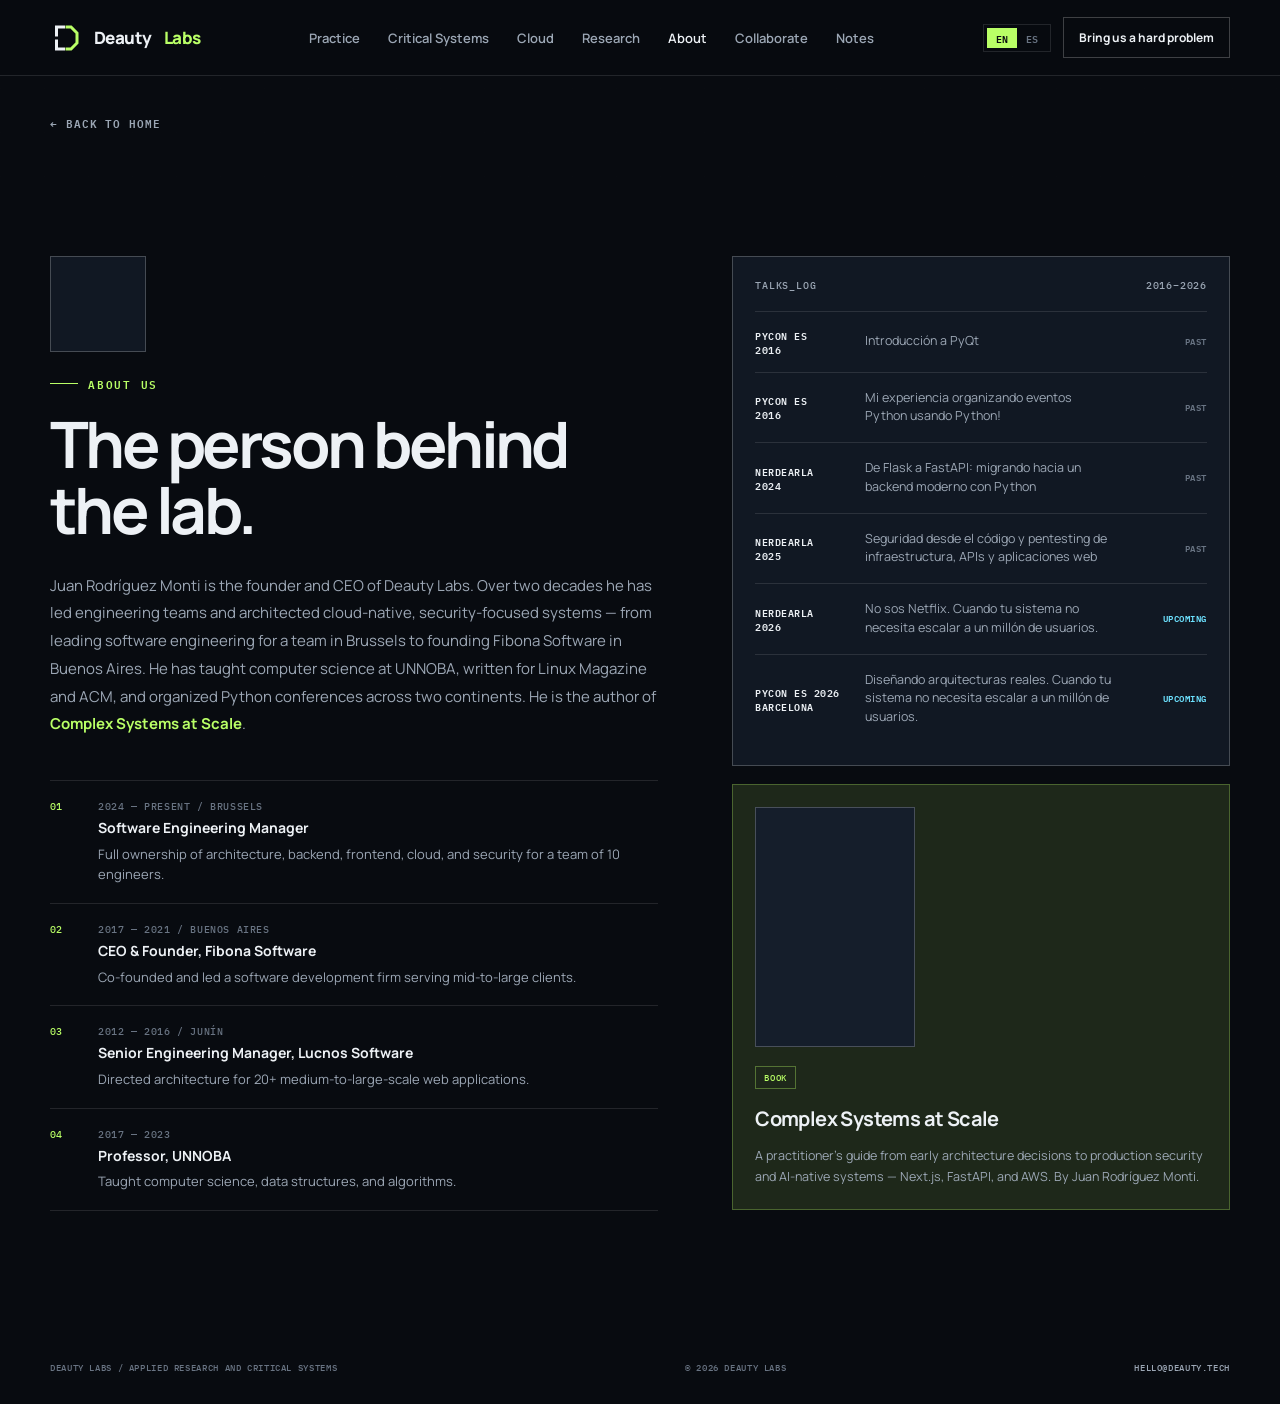
==== about.html @ c2d49f7d "2nd commit" ====
<!DOCTYPE html>
<html lang="en">
<head>
  <meta charset="UTF-8" />
  <meta name="viewport" content="width=device-width, initial-scale=1.0" />
  <title>About Us - Deauty Labs</title>
  <meta name="description" content="Juan Rodríguez Monti, founder and CEO of Deauty Labs — background, talks, and publications." />
  <link rel="icon" href="assets/deauty-labs-mark.svg" type="image/svg+xml" />
  <link rel="preconnect" href="https://fonts.googleapis.com" />
  <link rel="preconnect" href="https://fonts.gstatic.com" crossorigin />
  <link href="https://fonts.googleapis.com/css2?family=IBM+Plex+Mono:wght@400;500;600&family=Manrope:wght@400;500;600;700;800&display=swap" rel="stylesheet" />
  <link rel="stylesheet" href="assets/style.css" />
</head>
<body class="lang-en">
  <nav>
    <div class="nav-inner">
      <a class="brand" href="index.html">
        <svg class="brand-symbol" viewBox="0 0 64 64" aria-hidden="true">
          <path d="M27 10H13V26M13 38V54H27" fill="none" stroke="#EDF1F5" stroke-width="6" stroke-linecap="square" stroke-linejoin="miter"/>
          <path d="M34 10H42L54 22V42L42 54H34" fill="none" stroke="#B9FF66" stroke-width="6" stroke-linecap="square" stroke-linejoin="miter"/>
        </svg>
        Deauty <span>Labs</span>
      </a>
      <ul class="nav-links">
        <li><a href="practice.html"><span data-lang="en">Practice</span><span data-lang="es">Práctica</span></a></li>
        <li><a href="critical.html"><span data-lang="en">Critical Systems</span><span data-lang="es">Sistemas Críticos</span></a></li>
        <li><a href="cloud.html"><span data-lang="en">Cloud</span><span data-lang="es">Cloud</span></a></li>
        <li><a href="research.html"><span data-lang="en">Research</span><span data-lang="es">Research</span></a></li>
        <li><a class="active" href="about.html"><span data-lang="en">About</span><span data-lang="es">Nosotros</span></a></li>
        <li><a href="collaborate.html"><span data-lang="en">Collaborate</span><span data-lang="es">Colaborar</span></a></li>
        <li><a href="notes.html"><span data-lang="en">Notes</span><span data-lang="es">Notas</span></a></li>
      </ul>
      <div class="nav-actions">
        <button id="nav-toggle" class="nav-toggle" type="button" aria-label="Menu" aria-expanded="false">
          <svg viewBox="0 0 24 24" fill="none" stroke="currentColor" stroke-width="2" stroke-linecap="round"><line x1="3" y1="6" x2="21" y2="6"/><line x1="3" y1="12" x2="21" y2="12"/><line x1="3" y1="18" x2="21" y2="18"/></svg>
        </button>
        <div id="lang-toggle">
          <button id="btn-en" class="active" onclick="setLang('en')">EN</button>
          <button id="btn-es" onclick="setLang('es')">ES</button>
        </div>
        <a class="nav-cta" href="contact.html"><span data-lang="en">Bring us a hard problem</span><span data-lang="es">Traenos un problema difícil</span></a>
      </div>
    </div>
  </nav>

  <div class="container page-nav">
    <a class="back-link" href="index.html">&larr; <span data-lang="en">Back to home</span><span data-lang="es">Volver al inicio</span></a>
  </div>

  <main>
    <section id="about">
      <div class="container about-grid">
        <div class="about-copy reveal">
          <div class="about-photo" aria-label="Juan Rodríguez Monti" style="background-image:url('assets/juan-photo.jpg')"></div>
          <div class="eyebrow"><span data-lang="en">About us</span><span data-lang="es">Sobre nosotros</span></div>
          <h2 class="section-title"><span data-lang="en">The person behind the lab.</span><span data-lang="es">La persona detrás del laboratorio.</span></h2>
          <p class="about-bio">
            <span data-lang="en">Juan Rodríguez Monti is the founder and CEO of Deauty Labs. Over two decades he has led engineering teams and architected cloud-native, security-focused systems &mdash; from leading software engineering for a team in Brussels to founding Fibona Software in Buenos Aires. He has taught computer science at UNNOBA, written for Linux Magazine and ACM, and organized Python conferences across two continents. He is the author of <strong class="signal">Complex Systems at Scale</strong>.</span>
            <span data-lang="es">Juan Rodríguez Monti es fundador y CEO de Deauty Labs. Durante más de veinte años lideró equipos de ingeniería y diseñó sistemas cloud-native orientados a la seguridad &mdash; desde liderar ingeniería de software para un equipo en Bruselas hasta la fundación de Fibona Software en Buenos Aires. Dio clases de ciencias de la computación en la UNNOBA, escribió para Linux Magazine y ACM, y organizó conferencias de Python en dos continentes. Es autor de <strong class="signal">Complex Systems at Scale</strong>.</span>
          </p>
          <ul class="about-timeline">
            <li><b>01</b><span>
              <span class="about-date"><span data-lang="en">2024 &mdash; Present / Brussels</span><span data-lang="es">2024 &mdash; Presente / Bruselas</span></span>
              <strong>Software Engineering Manager</strong>
              <span data-lang="en">Full ownership of architecture, backend, frontend, cloud, and security for a team of 10 engineers.</span><span data-lang="es">Responsabilidad integral de arquitectura, backend, frontend, cloud y seguridad para un equipo de 10 ingenieros.</span>
            </span></li>
            <li><b>02</b><span>
              <span class="about-date"><span data-lang="en">2017 &mdash; 2021 / Buenos Aires</span><span data-lang="es">2017 &mdash; 2021 / Buenos Aires</span></span>
              <strong>CEO &amp; Founder, Fibona Software</strong>
              <span data-lang="en">Co-founded and led a software development firm serving mid-to-large clients.</span><span data-lang="es">Cofundó y lideró una empresa de desarrollo de software para clientes medianos y grandes.</span>
            </span></li>
            <li><b>03</b><span>
              <span class="about-date"><span data-lang="en">2012 &mdash; 2016 / Junín</span><span data-lang="es">2012 &mdash; 2016 / Junín</span></span>
              <strong>Senior Engineering Manager, Lucnos Software</strong>
              <span data-lang="en">Directed architecture for 20+ medium-to-large-scale web applications.</span><span data-lang="es">Dirigió la arquitectura de más de 20 aplicaciones web de mediana y gran escala.</span>
            </span></li>
            <li><b>04</b><span>
              <span class="about-date"><span data-lang="en">2017 &mdash; 2023</span><span data-lang="es">2017 &mdash; 2023</span></span>
              <strong><span data-lang="en">Professor</span><span data-lang="es">Profesor</span>, UNNOBA</strong>
              <span data-lang="en">Taught computer science, data structures, and algorithms.</span><span data-lang="es">Profesor de ciencias de la computación, estructuras de datos y algoritmos.</span>
            </span></li>
          </ul>
        </div>
        <div class="reveal">
          <div class="talks-board">
            <div class="board-title"><span>TALKS_LOG</span><span>2016&ndash;2026</span></div>
            <div class="talk-row"><span class="talk-event">PyCon ES<br />2016</span><span class="talk-title">Introducción a PyQt</span><span class="talk-status past"><span data-lang="en">Past</span><span data-lang="es">Pasada</span></span></div>
            <div class="talk-row"><span class="talk-event">PyCon ES<br />2016</span><span class="talk-title">Mi experiencia organizando eventos Python usando Python!</span><span class="talk-status past"><span data-lang="en">Past</span><span data-lang="es">Pasada</span></span></div>
            <div class="talk-row"><span class="talk-event">Nerdearla<br />2024</span><span class="talk-title">De Flask a FastAPI: migrando hacia un backend moderno con Python</span><span class="talk-status past"><span data-lang="en">Past</span><span data-lang="es">Pasada</span></span></div>
            <div class="talk-row"><span class="talk-event">Nerdearla<br />2025</span><span class="talk-title">Seguridad desde el código y pentesting de infraestructura, APIs y aplicaciones web</span><span class="talk-status past"><span data-lang="en">Past</span><span data-lang="es">Pasada</span></span></div>
            <div class="talk-row"><span class="talk-event">Nerdearla<br />2026</span><span class="talk-title">No sos Netflix. Cuando tu sistema no necesita escalar a un millón de usuarios.</span><span class="talk-status upcoming"><span data-lang="en">Upcoming</span><span data-lang="es">Próxima</span></span></div>
            <div class="talk-row"><span class="talk-event">PyCon ES 2026<br />Barcelona</span><span class="talk-title">Diseñando arquitecturas reales. Cuando tu sistema no necesita escalar a un millón de usuarios.</span><span class="talk-status upcoming"><span data-lang="en">Upcoming</span><span data-lang="es">Próxima</span></span></div>
          </div>
          <div class="book-card">
            <div class="book-cover" aria-label="Complex Systems at Scale — book cover" style="background-image:url('assets/book-cover.jpg')"></div>
            <span class="tag">Book</span>
            <h4>Complex Systems at Scale</h4>
            <p><span data-lang="en">A practitioner's guide from early architecture decisions to production security and AI-native systems &mdash; Next.js, FastAPI, and AWS. By Juan Rodríguez Monti.</span><span data-lang="es">Una guía práctica desde las primeras decisiones de arquitectura hasta la seguridad en producción y los sistemas AI-native &mdash; Next.js, FastAPI y AWS. Por Juan Rodríguez Monti.</span></p>
          </div>
        </div>
      </div>
    </section>
  </main>

  <footer>
    <div class="container footer-inner">
      <span>Deauty Labs / Applied Research and Critical Systems</span>
      <span>© 2026 Deauty Labs</span>
      <a href="mailto:hello@deauty.tech">hello@deauty.tech</a>
    </div>
  </footer>

  <script src="assets/main.js"></script>
</body>
</html>
---- assets/style.css ----
*, *::before, *::after { box-sizing: border-box; margin: 0; padding: 0; }

:root {
  --ink: #080b10;
  --ink-soft: #0d121a;
  --panel: #111823;
  --panel-2: #151e2b;
  --line: rgba(255,255,255,.11);
  --line-strong: rgba(255,255,255,.22);
  --paper: #edf1f5;
  --muted: #9ca7b5;
  --dim: #697483;
  --signal: #b9ff66;
  --signal-soft: rgba(185,255,102,.12);
  --cyan: #6de2ff;
  --orange: #ffb86b;
  --max: 1180px;
}

html { scroll-behavior: smooth; }
body {
  background: var(--ink);
  color: var(--paper);
  font-family: "Manrope", sans-serif;
  line-height: 1.6;
  overflow-x: hidden;
}
body::before {
  content: "";
  position: fixed;
  inset: 0;
  pointer-events: none;
  opacity: .15;
  background-image:
    linear-gradient(rgba(255,255,255,.035) 1px, transparent 1px),
    linear-gradient(90deg, rgba(255,255,255,.035) 1px, transparent 1px);
  background-size: 44px 44px;
  mask-image: linear-gradient(to bottom, black, transparent 85%);
  z-index: -1;
}

a { color: inherit; }
button, input, textarea { font: inherit; }
.container { width: min(calc(100% - 48px), var(--max)); margin: 0 auto; }
.mono { font-family: "IBM Plex Mono", monospace; }
.signal { color: var(--signal); }
.muted { color: var(--muted); }
section { padding: 120px 0; scroll-margin-top: 76px; }

[data-lang] { display: none; }
body.lang-en [data-lang="en"] { display: revert; }
body.lang-es [data-lang="es"] { display: revert; }
span[data-lang] { display: none; }
body.lang-en span[data-lang="en"] { display: inline; }
body.lang-es span[data-lang="es"] { display: inline; }

.eyebrow {
  display: flex;
  align-items: center;
  gap: 10px;
  color: var(--signal);
  font: 600 11px/1 "IBM Plex Mono", monospace;
  letter-spacing: .16em;
  text-transform: uppercase;
  margin-bottom: 22px;
}
.eyebrow::before {
  content: "";
  width: 28px;
  height: 1px;
  background: var(--signal);
}
.section-title {
  max-width: 850px;
  font-size: clamp(34px, 5vw, 64px);
  line-height: 1.04;
  letter-spacing: -.055em;
  font-weight: 700;
}
.section-lead {
  max-width: 650px;
  margin-top: 24px;
  color: var(--muted);
  font-size: 17px;
  line-height: 1.8;
}
.section-head { margin-bottom: 64px; }

nav {
  position: sticky;
  top: 0;
  z-index: 50;
  height: 76px;
  border-bottom: 1px solid var(--line);
  background: rgba(8,11,16,.84);
  backdrop-filter: blur(18px);
}
.nav-inner {
  width: min(calc(100% - 48px), var(--max));
  height: 100%;
  margin: 0 auto;
  display: flex;
  align-items: center;
  justify-content: space-between;
  gap: 24px;
}
.brand {
  display: flex;
  align-items: center;
  gap: 12px;
  text-decoration: none;
  font-size: 17px;
  font-weight: 800;
  letter-spacing: -.03em;
  white-space: nowrap;
}
.brand-symbol { width: 32px; height: 32px; flex: 0 0 auto; }
.brand span { color: var(--signal); }
.nav-links { display: flex; list-style: none; gap: 28px; }
.nav-links a {
  color: var(--muted);
  text-decoration: none;
  font-size: 13px;
  font-weight: 600;
  transition: color .2s;
}
.nav-links a:hover, .nav-links a.active { color: var(--paper); }
.nav-actions { display: flex; align-items: center; gap: 12px; }
.nav-toggle {
  display: none;
  border: 1px solid var(--line-strong);
  background: transparent;
  color: var(--paper);
  width: 38px;
  height: 38px;
  align-items: center;
  justify-content: center;
  cursor: pointer;
}
.nav-toggle svg { width: 18px; height: 18px; }
#lang-toggle {
  display: flex;
  border: 1px solid var(--line);
  padding: 3px;
}
#lang-toggle button {
  border: 0;
  color: var(--dim);
  background: transparent;
  padding: 5px 9px;
  font: 600 10px/1 "IBM Plex Mono", monospace;
  cursor: pointer;
}
#lang-toggle button.active { color: var(--ink); background: var(--signal); }
.nav-cta {
  border: 1px solid var(--line-strong);
  background: transparent;
  color: var(--paper);
  text-decoration: none;
  padding: 10px 15px;
  font-size: 12px;
  font-weight: 700;
  transition: border-color .2s, color .2s;
  white-space: nowrap;
}
.nav-cta:hover { border-color: var(--signal); color: var(--signal); }

.page-nav { padding: 34px 0 0; }
.back-link {
  display: inline-flex;
  align-items: center;
  gap: 8px;
  color: var(--muted);
  text-decoration: none;
  font: 600 11px/1 "IBM Plex Mono", monospace;
  letter-spacing: .08em;
  text-transform: uppercase;
  transition: color .2s;
}
.back-link:hover { color: var(--signal); }

#hero {
  min-height: calc(100vh - 76px);
  padding: 92px 0 60px;
  display: flex;
  align-items: center;
  border-bottom: 1px solid var(--line);
  position: relative;
}
#hero::after {
  content: "";
  position: absolute;
  width: 520px;
  height: 520px;
  right: -240px;
  top: -120px;
  border-radius: 50%;
  background: var(--signal);
  filter: blur(170px);
  opacity: .08;
  pointer-events: none;
}
.hero-grid {
  display: grid;
  grid-template-columns: 1.12fr .88fr;
  gap: 72px;
  align-items: center;
}
.hero-kicker {
  display: inline-flex;
  align-items: center;
  gap: 10px;
  border: 1px solid rgba(185,255,102,.28);
  color: var(--signal);
  background: var(--signal-soft);
  padding: 7px 11px;
  font: 600 10px/1 "IBM Plex Mono", monospace;
  letter-spacing: .11em;
  text-transform: uppercase;
  margin-bottom: 28px;
}
.pulse {
  width: 6px;
  height: 6px;
  border-radius: 50%;
  background: var(--signal);
  box-shadow: 0 0 0 0 rgba(185,255,102,.5);
  animation: pulse 2s infinite;
}
@keyframes pulse {
  70% { box-shadow: 0 0 0 9px rgba(185,255,102,0); }
  100% { box-shadow: 0 0 0 0 rgba(185,255,102,0); }
}
.hero-title {
  font-size: clamp(52px, 7vw, 92px);
  line-height: .98;
  letter-spacing: -.07em;
  font-weight: 700;
  max-width: 780px;
}
.hero-title em {
  color: var(--signal);
  font-style: normal;
}
.hero-sub {
  max-width: 650px;
  margin-top: 28px;
  color: var(--muted);
  font-size: 18px;
  line-height: 1.8;
}
.hero-actions { display: flex; flex-wrap: wrap; gap: 12px; margin-top: 38px; }
.btn {
  display: inline-flex;
  justify-content: center;
  align-items: center;
  min-height: 48px;
  padding: 0 20px;
  text-decoration: none;
  font-size: 13px;
  font-weight: 800;
  transition: transform .2s, background .2s, color .2s, border-color .2s;
}
.btn:hover { transform: translateY(-2px); }
.btn-primary { background: var(--signal); color: var(--ink); border: 1px solid var(--signal); }
.btn-secondary { border: 1px solid var(--line-strong); color: var(--paper); }
.btn-secondary:hover { border-color: var(--signal); color: var(--signal); }

.system-window {
  border: 1px solid var(--line-strong);
  background: rgba(13,18,26,.8);
  box-shadow: 0 28px 90px rgba(0,0,0,.35);
  position: relative;
}
.system-window::before {
  content: "";
  position: absolute;
  inset: -12px 12px 12px -12px;
  border: 1px solid rgba(185,255,102,.12);
  z-index: -1;
}
.window-head {
  height: 42px;
  border-bottom: 1px solid var(--line);
  display: flex;
  align-items: center;
  justify-content: space-between;
  padding: 0 14px;
  color: var(--dim);
  font: 500 9px/1 "IBM Plex Mono", monospace;
  letter-spacing: .1em;
  text-transform: uppercase;
}
.window-dots { display: flex; gap: 5px; }
.window-dots i { width: 5px; height: 5px; border-radius: 50%; background: var(--dim); }
.window-body { padding: 22px; }
.console-line {
  display: grid;
  grid-template-columns: 74px 1fr auto;
  gap: 12px;
  padding: 13px 0;
  border-bottom: 1px solid var(--line);
  font: 500 11px/1.45 "IBM Plex Mono", monospace;
}
.console-line:last-child { border-bottom: 0; }
.console-id { color: var(--dim); }
.console-value { color: var(--paper); }
.console-state { color: var(--signal); }
.console-state.cyan { color: var(--cyan); }
.console-state.orange { color: var(--orange); }
.window-foot {
  border-top: 1px solid var(--line);
  padding: 15px 22px;
  display: flex;
  justify-content: space-between;
  gap: 12px;
  color: var(--dim);
  font: 500 9px/1.4 "IBM Plex Mono", monospace;
  text-transform: uppercase;
  letter-spacing: .08em;
}

.signals {
  border-bottom: 1px solid var(--line);
  background: var(--ink-soft);
}
.signals-grid {
  display: grid;
  grid-template-columns: repeat(4, 1fr);
}
.signal-item {
  min-height: 92px;
  padding: 22px;
  border-left: 1px solid var(--line);
  display: flex;
  align-items: center;
  gap: 13px;
  color: var(--muted);
  font: 500 11px/1.5 "IBM Plex Mono", monospace;
  text-transform: uppercase;
  letter-spacing: .08em;
}
.signal-item:last-child { border-right: 1px solid var(--line); }
.signal-num { color: var(--signal); }

.thesis-grid {
  display: grid;
  grid-template-columns: .72fr 1.28fr;
  gap: 80px;
  align-items: start;
}
.thesis-label {
  color: var(--dim);
  font: 500 11px/1.8 "IBM Plex Mono", monospace;
  text-transform: uppercase;
  letter-spacing: .12em;
  position: sticky;
  top: 110px;
}
.thesis-copy {
  font-size: clamp(32px, 4.5vw, 58px);
  line-height: 1.12;
  letter-spacing: -.05em;
  font-weight: 600;
}
.thesis-copy span { color: var(--muted); }
.thesis-note {
  margin-top: 40px;
  padding-left: 20px;
  border-left: 1px solid var(--signal);
  color: var(--muted);
  max-width: 650px;
  font-size: 15px;
  line-height: 1.8;
}

#practice { background: var(--ink-soft); }
.practice-grid {
  display: grid;
  grid-template-columns: repeat(2, 1fr);
  border-top: 1px solid var(--line);
  border-left: 1px solid var(--line);
}
.practice-item {
  min-height: 340px;
  padding: 34px;
  border-right: 1px solid var(--line);
  border-bottom: 1px solid var(--line);
  position: relative;
  overflow: hidden;
  transition: background .25s;
}
.practice-item:hover { background: var(--panel); }
.practice-index {
  color: var(--signal);
  font: 600 11px/1 "IBM Plex Mono", monospace;
  letter-spacing: .1em;
}
.practice-item h3 {
  margin-top: 70px;
  font-size: clamp(27px, 3vw, 40px);
  line-height: 1.05;
  letter-spacing: -.045em;
}
.practice-item p {
  max-width: 470px;
  margin-top: 18px;
  color: var(--muted);
  font-size: 14px;
  line-height: 1.75;
}
.practice-tags { display: flex; flex-wrap: wrap; gap: 7px; margin-top: 28px; }
.tag {
  border: 1px solid var(--line);
  padding: 6px 8px;
  color: var(--dim);
  font: 500 9px/1 "IBM Plex Mono", monospace;
  text-transform: uppercase;
  letter-spacing: .08em;
}

.critical-grid {
  display: grid;
  grid-template-columns: .9fr 1.1fr;
  gap: 74px;
  align-items: start;
}
.critical-copy .section-title { font-size: clamp(40px, 5vw, 68px); }
.critical-list {
  margin-top: 42px;
  list-style: none;
  border-top: 1px solid var(--line);
}
.critical-list li {
  display: grid;
  grid-template-columns: 34px 1fr;
  gap: 14px;
  padding: 18px 0;
  border-bottom: 1px solid var(--line);
  color: var(--muted);
  font-size: 14px;
}
.critical-list strong { color: var(--paper); display: block; margin-bottom: 3px; }
.critical-list b { color: var(--signal); font: 500 10px/1.6 "IBM Plex Mono", monospace; }
.assurance-board {
  border: 1px solid var(--line-strong);
  background: var(--panel);
  padding: 22px;
}
.board-title {
  display: flex;
  justify-content: space-between;
  gap: 20px;
  padding-bottom: 18px;
  border-bottom: 1px solid var(--line);
  color: var(--muted);
  font: 500 10px/1.4 "IBM Plex Mono", monospace;
  text-transform: uppercase;
  letter-spacing: .08em;
}
.assurance-row {
  display: grid;
  grid-template-columns: 130px 1fr 55px;
  gap: 16px;
  align-items: center;
  padding: 20px 0;
  border-bottom: 1px solid var(--line);
  font: 500 11px/1.3 "IBM Plex Mono", monospace;
}
.assurance-row:last-child { border-bottom: 0; }
.assurance-name { color: var(--paper); }
.assurance-track { height: 4px; background: rgba(255,255,255,.07); overflow: hidden; }
.assurance-track i { display: block; height: 100%; background: var(--signal); }
.assurance-state { color: var(--signal); text-align: right; font-size: 9px; }
.boundary {
  margin-top: 18px;
  border: 1px solid rgba(255,184,107,.25);
  background: rgba(255,184,107,.05);
  padding: 17px;
  color: var(--muted);
  font-size: 12px;
  line-height: 1.7;
}
.boundary strong { color: var(--orange); }

#research { background: var(--paper); color: var(--ink); }
#research .eyebrow { color: #47651e; }
#research .eyebrow::before { background: #47651e; }
#research .section-lead { color: #53606d; }
.research-flow {
  display: grid;
  grid-template-columns: repeat(4, 1fr);
  margin-top: 62px;
  border-top: 1px solid #bdc5cc;
  border-left: 1px solid #bdc5cc;
}
.research-step {
  min-height: 225px;
  padding: 25px;
  border-right: 1px solid #bdc5cc;
  border-bottom: 1px solid #bdc5cc;
}
.research-step b {
  color: #47651e;
  font: 600 10px/1 "IBM Plex Mono", monospace;
}
.research-step h3 { margin-top: 60px; font-size: 20px; letter-spacing: -.03em; }
.research-step p { margin-top: 10px; color: #64707c; font-size: 12px; line-height: 1.65; }
.directions {
  display: grid;
  grid-template-columns: 1fr 1fr 1fr;
  gap: 18px;
  margin-top: 70px;
}
.direction {
  background: #e3e8ec;
  padding: 24px;
  min-height: 220px;
  position: relative;
}
.direction::before {
  content: "";
  position: absolute;
  top: 0;
  left: 0;
  right: 0;
  height: 3px;
  background: #7ca83a;
  transform: scaleX(.18);
  transform-origin: left;
  transition: transform .3s;
}
.direction:hover::before { transform: scaleX(1); }
.direction small {
  color: #71808d;
  font: 500 9px/1 "IBM Plex Mono", monospace;
  text-transform: uppercase;
  letter-spacing: .08em;
}
.direction h3 { margin-top: 50px; font-size: 21px; line-height: 1.2; letter-spacing: -.03em; }
.direction p { margin-top: 12px; color: #64707c; font-size: 12px; line-height: 1.7; }

.about-grid {
  display: grid;
  grid-template-columns: 1.1fr .9fr;
  gap: 74px;
  align-items: start;
}
.about-copy .section-title { font-size: clamp(38px, 5vw, 64px); }
.about-photo {
  width: 96px;
  height: 96px;
  border: 1px solid var(--line-strong);
  background: var(--panel) center/cover no-repeat;
  margin-bottom: 26px;
}
.book-cover {
  width: 100%;
  max-width: 160px;
  aspect-ratio: 2 / 3;
  border: 1px solid var(--line-strong);
  background: var(--panel-2) center/cover no-repeat;
  margin-bottom: 16px;
}
.about-bio {
  margin-top: 28px;
  color: var(--muted);
  max-width: 620px;
  font-size: 15px;
  line-height: 1.85;
}
.about-timeline {
  margin-top: 42px;
  list-style: none;
  border-top: 1px solid var(--line);
}
.about-timeline li {
  display: grid;
  grid-template-columns: 34px 1fr;
  gap: 14px;
  padding: 18px 0;
  border-bottom: 1px solid var(--line);
  color: var(--muted);
  font-size: 13px;
  line-height: 1.6;
}
.about-timeline b { color: var(--signal); font: 500 10px/1.6 "IBM Plex Mono", monospace; }
.about-timeline strong { color: var(--paper); display: block; margin-top: 2px; margin-bottom: 4px; font-size: 14px; }
.about-timeline .about-date {
  display: block;
  color: var(--dim);
  font: 500 10px/1.6 "IBM Plex Mono", monospace;
  text-transform: uppercase;
  letter-spacing: .06em;
}
.talks-board {
  border: 1px solid var(--line-strong);
  background: var(--panel);
  padding: 22px;
}
.talk-row {
  display: grid;
  grid-template-columns: 96px 1fr 76px;
  gap: 14px;
  align-items: center;
  padding: 16px 0;
  border-bottom: 1px solid var(--line);
}
.talk-row:last-child { border-bottom: 0; }
.talk-event {
  color: var(--paper);
  font: 600 10px/1.4 "IBM Plex Mono", monospace;
  text-transform: uppercase;
  letter-spacing: .05em;
}
.talk-title { color: var(--muted); font-size: 12.5px; line-height: 1.5; }
.talk-status {
  text-align: right;
  font: 600 9px/1 "IBM Plex Mono", monospace;
  text-transform: uppercase;
  letter-spacing: .06em;
}
.talk-status.past { color: var(--dim); }
.talk-status.upcoming { color: var(--cyan); }
.book-card {
  margin-top: 18px;
  border: 1px solid rgba(185,255,102,.28);
  background: var(--signal-soft);
  padding: 22px;
}
.book-card .tag { border-color: rgba(185,255,102,.35); color: var(--signal); margin-bottom: 14px; display: inline-block; }
.book-card h4 { font-size: 20px; letter-spacing: -.03em; color: var(--paper); }
.book-card p { margin-top: 10px; color: var(--muted); font-size: 12.5px; line-height: 1.7; }

#collaborate { background: var(--ink-soft); }
.collab-grid {
  display: grid;
  grid-template-columns: repeat(3, 1fr);
  border-top: 1px solid var(--line);
  border-left: 1px solid var(--line);
}
.collab {
  min-height: 430px;
  padding: 30px;
  border-right: 1px solid var(--line);
  border-bottom: 1px solid var(--line);
  display: flex;
  flex-direction: column;
}
.collab-type {
  color: var(--signal);
  font: 600 10px/1 "IBM Plex Mono", monospace;
  text-transform: uppercase;
  letter-spacing: .1em;
}
.collab h3 { margin-top: 62px; font-size: 30px; line-height: 1.1; letter-spacing: -.045em; }
.collab p { margin-top: 18px; color: var(--muted); font-size: 13px; line-height: 1.75; }
.collab ul { list-style: none; margin-top: auto; padding-top: 30px; }
.collab li {
  padding: 9px 0;
  border-top: 1px solid var(--line);
  color: var(--dim);
  font: 500 10px/1.5 "IBM Plex Mono", monospace;
  text-transform: uppercase;
  letter-spacing: .05em;
}

.notes-grid {
  display: grid;
  grid-template-columns: 1.1fr .9fr;
  gap: 70px;
  align-items: start;
}
.channel-list { border-top: 1px solid var(--line); }
.channel {
  display: grid;
  grid-template-columns: 80px 1fr auto;
  gap: 18px;
  align-items: center;
  padding: 22px 0;
  border-bottom: 1px solid var(--line);
}
.channel b { color: var(--signal); font: 600 10px/1 "IBM Plex Mono", monospace; }
.channel strong { font-size: 15px; }
.channel span { color: var(--dim); font: 500 9px/1 "IBM Plex Mono", monospace; text-transform: uppercase; }

#contact {
  padding: 0;
  background: var(--signal);
  color: var(--ink);
}
.contact-grid {
  display: grid;
  grid-template-columns: 1fr .82fr;
  gap: 70px;
  padding: 100px 0;
}
#contact .eyebrow { color: #31451a; }
#contact .eyebrow::before { background: #31451a; }
#contact .section-title { max-width: 720px; }
#contact .section-lead { color: #3d4b33; }
.contact-email {
  background: var(--ink);
  color: var(--paper);
  padding: 28px;
  display: grid;
  align-content: center;
  gap: 18px;
}
.contact-email-label {
  color: var(--muted);
  font: 500 9px/1 "IBM Plex Mono", monospace;
  text-transform: uppercase;
  letter-spacing: .08em;
}
.contact-email-link {
  color: var(--ink);
  background: var(--signal);
  padding: 18px;
  font-size: clamp(18px, 2.2vw, 30px);
  font-weight: 800;
  overflow-wrap: anywhere;
  transition: background .2s, color .2s;
}
.contact-email-link:hover { background: var(--paper); }
.contact-email-note { color: var(--dim); font-size: 10px; line-height: 1.6; }

footer { padding: 30px 0; background: var(--ink); }
.footer-inner {
  display: flex;
  justify-content: space-between;
  align-items: center;
  gap: 20px;
  color: var(--dim);
  font: 500 9px/1.5 "IBM Plex Mono", monospace;
  text-transform: uppercase;
  letter-spacing: .07em;
}
.footer-inner a { color: var(--muted); text-decoration: none; }

.reveal { opacity: 1; transform: translateY(0); }

@media (max-width: 1040px) {
  .nav-toggle { display: inline-flex; }
  .nav-links {
    display: none;
    position: absolute;
    top: 76px;
    left: 0;
    right: 0;
    flex-direction: column;
    gap: 0;
    background: var(--ink-soft);
    border-bottom: 1px solid var(--line);
  }
  .nav-links.open { display: flex; }
  .nav-links li { border-top: 1px solid var(--line); }
  .nav-links li:first-child { border-top: 0; }
  .nav-links a { display: block; padding: 18px min(24px, 5vw); font-size: 14px; }
  .hero-grid, .critical-grid, .about-grid, .contact-grid { grid-template-columns: 1fr; }
  .hero-grid { gap: 62px; }
  .system-window { max-width: 650px; }
  .signals-grid { grid-template-columns: 1fr 1fr; }
  .signal-item:nth-child(2) { border-right: 1px solid var(--line); }
  .thesis-grid { grid-template-columns: 1fr; gap: 35px; }
  .thesis-label { position: static; }
  .research-flow { grid-template-columns: 1fr 1fr; }
  .collab-grid { grid-template-columns: 1fr; }
  .collab { min-height: 340px; }
  .notes-grid { grid-template-columns: 1fr; }
}

@media (max-width: 720px) {
  .container, .nav-inner { width: min(calc(100% - 32px), var(--max)); }
  section { padding: 82px 0; }
  .nav-cta { display: none; }
  .brand { font-size: 15px; }
  #hero { padding: 70px 0 50px; min-height: auto; }
  .hero-title { font-size: clamp(45px, 14vw, 65px); }
  .hero-sub { font-size: 15px; }
  .hero-actions .btn { width: 100%; }
  .console-line { grid-template-columns: 58px 1fr; }
  .console-state { grid-column: 2; }
  .window-foot { flex-direction: column; }
  .signals-grid, .practice-grid, .research-flow, .directions { grid-template-columns: 1fr; }
  .signal-item { border-right: 1px solid var(--line); }
  .practice-item { min-height: 310px; padding: 26px; }
  .practice-item h3 { margin-top: 55px; }
  .critical-grid, .about-grid { gap: 45px; }
  .talk-row { grid-template-columns: 1fr; gap: 6px; }
  .talk-status { text-align: left; }
  .assurance-row { grid-template-columns: 105px 1fr; }
  .assurance-state { grid-column: 2; text-align: left; }
  .research-step { min-height: 190px; }
  .research-step h3 { margin-top: 42px; }
  .collab { padding: 25px; }
  .contact-grid { padding: 78px 0; }
  .footer-inner { flex-direction: column; align-items: flex-start; }
}
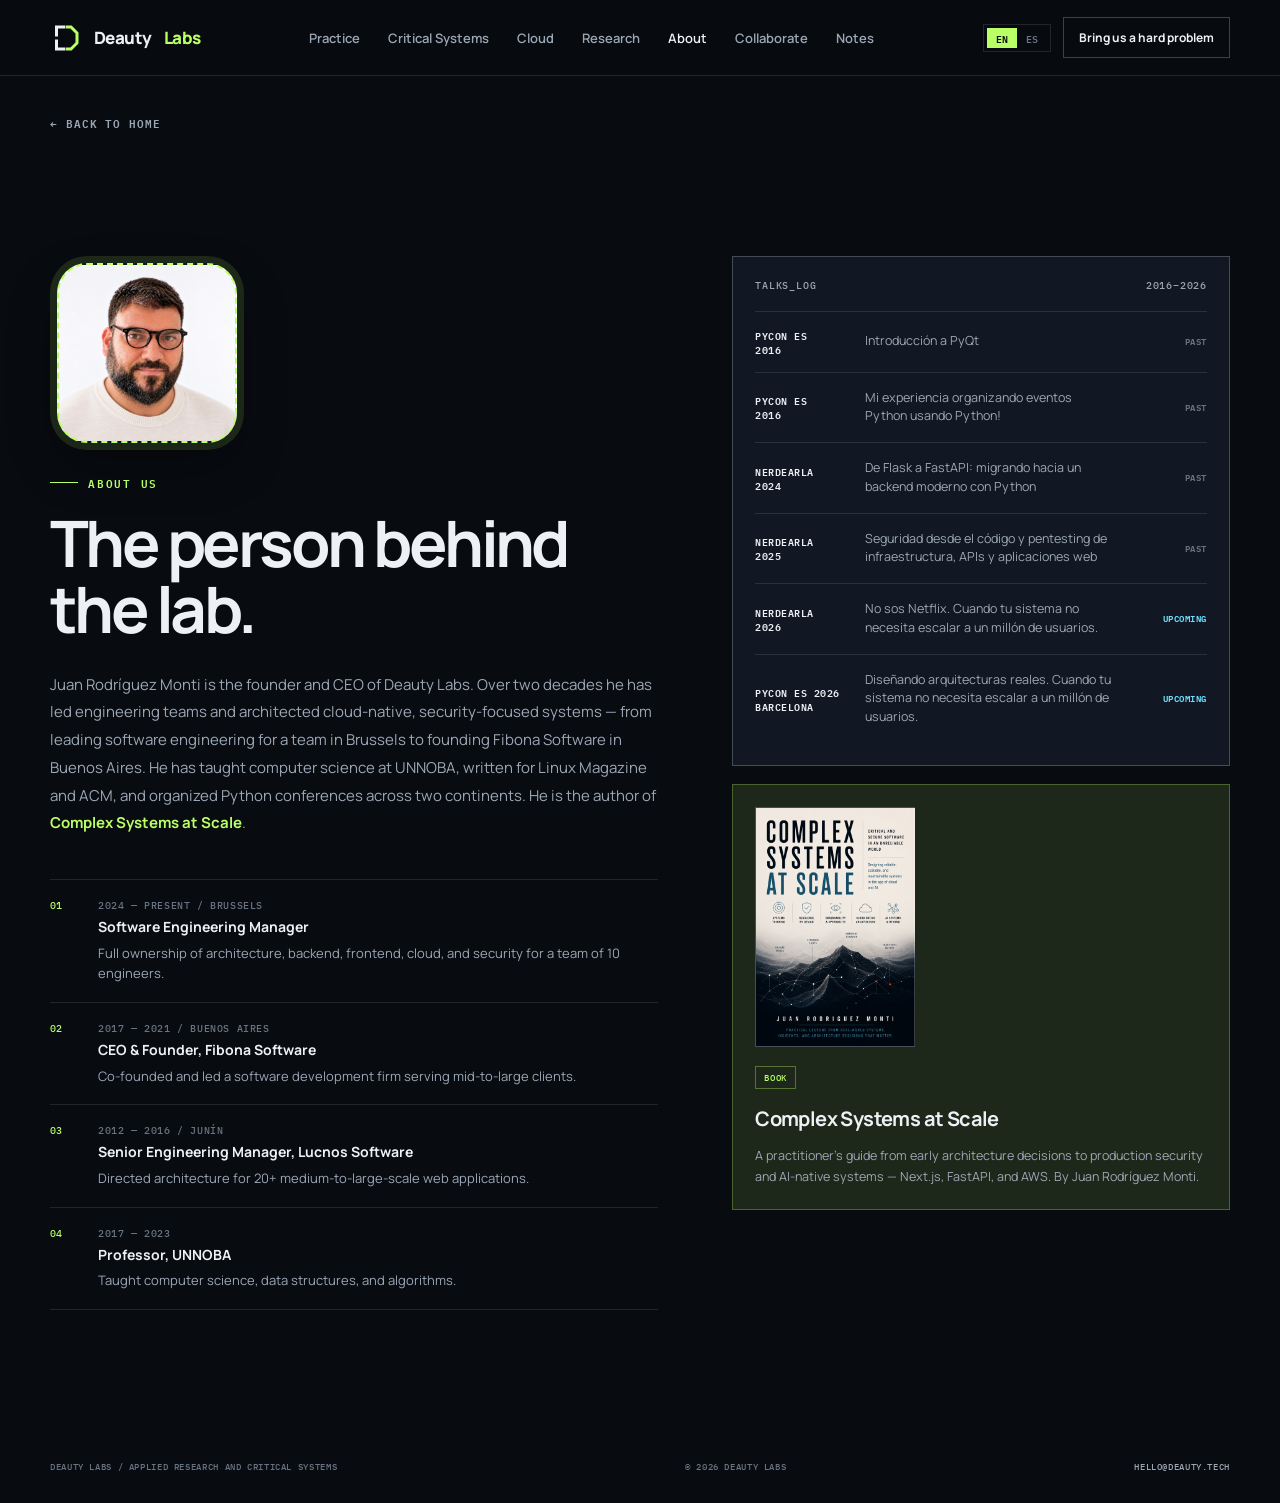
==== commit 6d006468: "Changes in About Changes in About" ====
--- a/about.html
+++ b/about.html
@@ -51,7 +51,7 @@
     <section id="about">
       <div class="container about-grid">
         <div class="about-copy reveal">
-          <div class="about-photo" aria-label="Juan Rodríguez Monti" style="background-image:url('assets/juan-photo.jpg')"></div>
+          <div class="about-photo" aria-label="Juan Rodríguez Monti" style="background-image:url('assets/juan-photo.png')"></div>
           <div class="eyebrow"><span data-lang="en">About us</span><span data-lang="es">Sobre nosotros</span></div>
           <h2 class="section-title"><span data-lang="en">The person behind the lab.</span><span data-lang="es">La persona detrás del laboratorio.</span></h2>
           <p class="about-bio">
@@ -92,7 +92,7 @@
             <div class="talk-row"><span class="talk-event">PyCon ES 2026<br />Barcelona</span><span class="talk-title">Diseñando arquitecturas reales. Cuando tu sistema no necesita escalar a un millón de usuarios.</span><span class="talk-status upcoming"><span data-lang="en">Upcoming</span><span data-lang="es">Próxima</span></span></div>
           </div>
           <div class="book-card">
-            <div class="book-cover" aria-label="Complex Systems at Scale — book cover" style="background-image:url('assets/book-cover.jpg')"></div>
+            <div class="book-cover" aria-label="Complex Systems at Scale — book cover" style="background-image:url('assets/book-cover.png')"></div>
             <span class="tag">Book</span>
             <h4>Complex Systems at Scale</h4>
             <p><span data-lang="en">A practitioner's guide from early architecture decisions to production security and AI-native systems &mdash; Next.js, FastAPI, and AWS. By Juan Rodríguez Monti.</span><span data-lang="es">Una guía práctica desde las primeras decisiones de arquitectura hasta la seguridad en producción y los sistemas AI-native &mdash; Next.js, FastAPI y AWS. Por Juan Rodríguez Monti.</span></p>
--- a/assets/style.css
+++ b/assets/style.css
@@ -548,11 +548,13 @@
 }
 .about-copy .section-title { font-size: clamp(38px, 5vw, 64px); }
 .about-photo {
-  width: 96px;
-  height: 96px;
-  border: 1px solid var(--line-strong);
+  width: 180px;
+  height: 180px;
+  border: 2px dashed var(--signal);
+  border-radius: 30px;
   background: var(--panel) center/cover no-repeat;
-  margin-bottom: 26px;
+  box-shadow: 0 0 0 7px var(--signal-soft), 0 22px 50px rgba(0,0,0,.32);
+  margin: 7px 0 34px 7px;
 }
 .book-cover {
   width: 100%;
@@ -787,6 +789,7 @@
   .practice-item { min-height: 310px; padding: 26px; }
   .practice-item h3 { margin-top: 55px; }
   .critical-grid, .about-grid { gap: 45px; }
+  .about-photo { width: 156px; height: 156px; border-radius: 26px; }
   .talk-row { grid-template-columns: 1fr; gap: 6px; }
   .talk-status { text-align: left; }
   .assurance-row { grid-template-columns: 105px 1fr; }
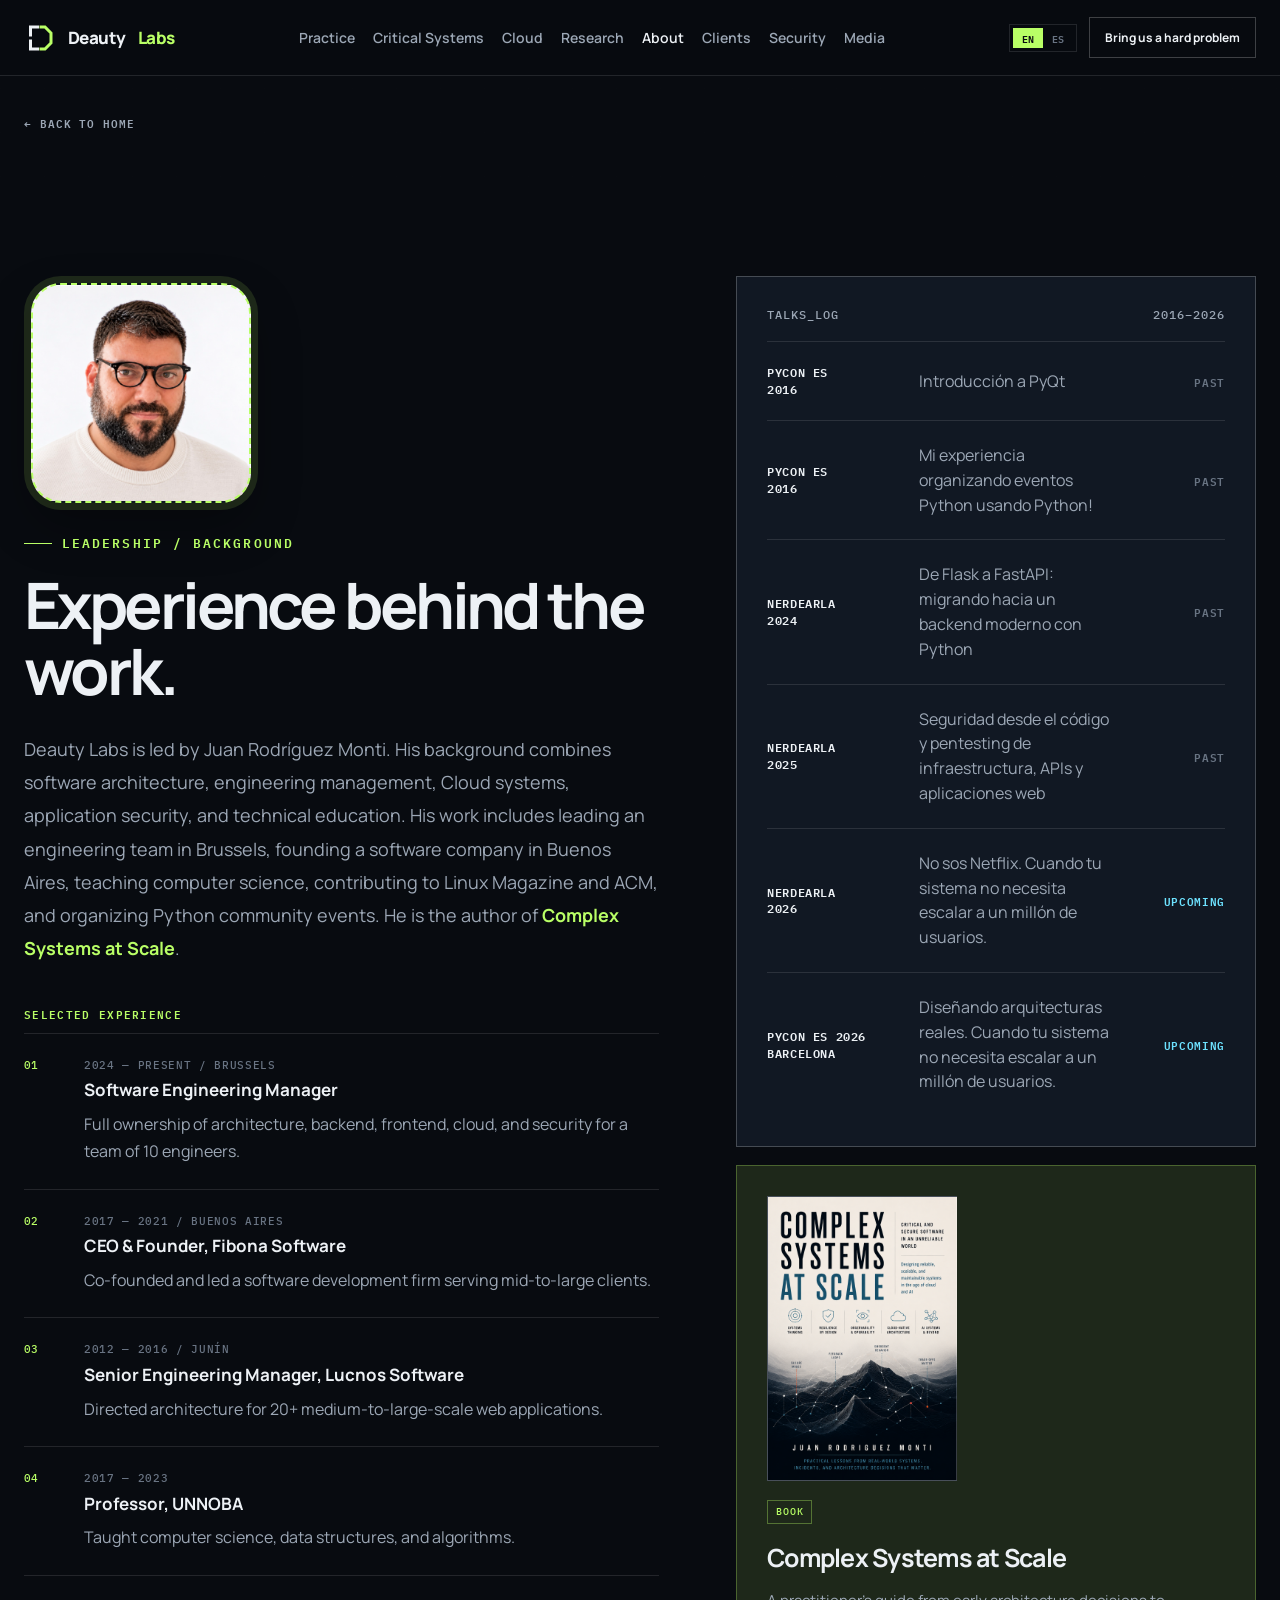
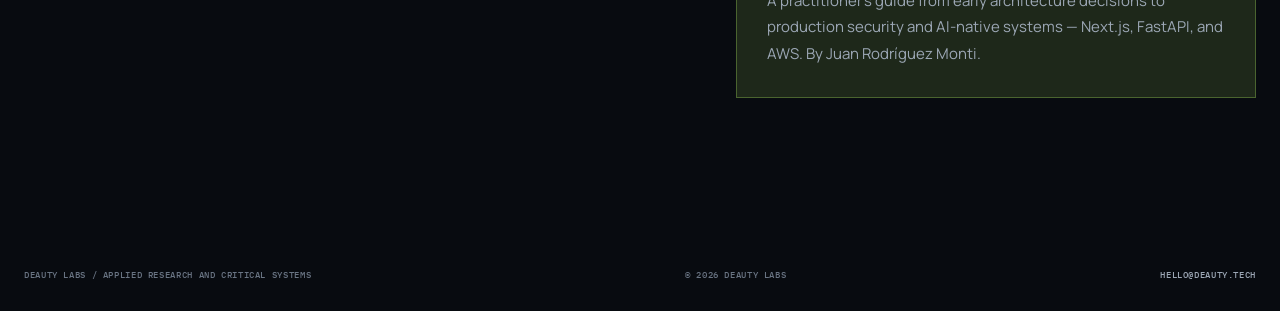
==== commit fd138666: "Many fixes and featured added Many fixes and featured added" ====
--- a/about.html
+++ b/about.html
@@ -26,9 +26,10 @@
         <li><a href="critical.html"><span data-lang="en">Critical Systems</span><span data-lang="es">Sistemas Críticos</span></a></li>
         <li><a href="cloud.html"><span data-lang="en">Cloud</span><span data-lang="es">Cloud</span></a></li>
         <li><a href="research.html"><span data-lang="en">Research</span><span data-lang="es">Research</span></a></li>
-        <li><a class="active" href="about.html"><span data-lang="en">About</span><span data-lang="es">Nosotros</span></a></li>
-        <li><a href="collaborate.html"><span data-lang="en">Collaborate</span><span data-lang="es">Colaborar</span></a></li>
-        <li><a href="notes.html"><span data-lang="en">Notes</span><span data-lang="es">Notas</span></a></li>
+        <li><a href="about.html"><span data-lang="en">About</span><span data-lang="es">Nosotros</span></a></li>
+        <li><a href="clients.html"><span data-lang="en">Clients</span><span data-lang="es">Clientes</span></a></li>
+        <li><a href="security.html"><span data-lang="en">Security</span><span data-lang="es">Seguridad</span></a></li>
+        <li><a href="media.html"><span data-lang="en">Media</span><span data-lang="es">Medios</span></a></li>
       </ul>
       <div class="nav-actions">
         <button id="nav-toggle" class="nav-toggle" type="button" aria-label="Menu" aria-expanded="false">
@@ -52,12 +53,13 @@
       <div class="container about-grid">
         <div class="about-copy reveal">
           <div class="about-photo" aria-label="Juan Rodríguez Monti" style="background-image:url('assets/juan-photo.png')"></div>
-          <div class="eyebrow"><span data-lang="en">About us</span><span data-lang="es">Sobre nosotros</span></div>
-          <h2 class="section-title"><span data-lang="en">The person behind the lab.</span><span data-lang="es">La persona detrás del laboratorio.</span></h2>
+          <div class="eyebrow"><span data-lang="en">Leadership / background</span><span data-lang="es">Liderazgo / trayectoria</span></div>
+          <h2 class="section-title"><span data-lang="en">Experience behind the work.</span><span data-lang="es">Experiencia detrás del trabajo.</span></h2>
           <p class="about-bio">
-            <span data-lang="en">Juan Rodríguez Monti is the founder and CEO of Deauty Labs. Over two decades he has led engineering teams and architected cloud-native, security-focused systems &mdash; from leading software engineering for a team in Brussels to founding Fibona Software in Buenos Aires. He has taught computer science at UNNOBA, written for Linux Magazine and ACM, and organized Python conferences across two continents. He is the author of <strong class="signal">Complex Systems at Scale</strong>.</span>
-            <span data-lang="es">Juan Rodríguez Monti es fundador y CEO de Deauty Labs. Durante más de veinte años lideró equipos de ingeniería y diseñó sistemas cloud-native orientados a la seguridad &mdash; desde liderar ingeniería de software para un equipo en Bruselas hasta la fundación de Fibona Software en Buenos Aires. Dio clases de ciencias de la computación en la UNNOBA, escribió para Linux Magazine y ACM, y organizó conferencias de Python en dos continentes. Es autor de <strong class="signal">Complex Systems at Scale</strong>.</span>
+            <span data-lang="en">Deauty Labs is led by Juan Rodríguez Monti. His background combines software architecture, engineering management, Cloud systems, application security, and technical education. His work includes leading an engineering team in Brussels, founding a software company in Buenos Aires, teaching computer science, contributing to Linux Magazine and ACM, and organizing Python community events. He is the author of <strong class="signal">Complex Systems at Scale</strong>.</span>
+            <span data-lang="es">Deauty Labs está liderado por Juan Rodríguez Monti. Su trayectoria combina arquitectura de software, gestión de ingeniería, sistemas Cloud, seguridad de aplicaciones y formación técnica. Su experiencia incluye el liderazgo de un equipo de ingeniería en Bruselas, la fundación de una empresa de software en Buenos Aires, la docencia en ciencias de la computación, contribuciones a Linux Magazine y ACM, y la organización de eventos de la comunidad Python. Es autor de <strong class="signal">Complex Systems at Scale</strong>.</span>
           </p>
+          <div class="about-subhead"><span data-lang="en">Selected experience</span><span data-lang="es">Experiencia seleccionada</span></div>
           <ul class="about-timeline">
             <li><b>01</b><span>
               <span class="about-date"><span data-lang="en">2024 &mdash; Present / Brussels</span><span data-lang="es">2024 &mdash; Presente / Bruselas</span></span>
--- a/assets/style.css
+++ b/assets/style.css
@@ -14,7 +14,7 @@
   --signal-soft: rgba(185,255,102,.12);
   --cyan: #6de2ff;
   --orange: #ffb86b;
-  --max: 1180px;
+  --max: 1480px;
 }
 
 html { scroll-behavior: smooth; }
@@ -45,7 +45,7 @@
 .mono { font-family: "IBM Plex Mono", monospace; }
 .signal { color: var(--signal); }
 .muted { color: var(--muted); }
-section { padding: 120px 0; scroll-margin-top: 76px; }
+section { padding: 140px 0; scroll-margin-top: 76px; }
 
 [data-lang] { display: none; }
 body.lang-en [data-lang="en"] { display: revert; }
@@ -59,7 +59,7 @@
   align-items: center;
   gap: 10px;
   color: var(--signal);
-  font: 600 11px/1 "IBM Plex Mono", monospace;
+  font: 600 13px/1 "IBM Plex Mono", monospace;
   letter-spacing: .16em;
   text-transform: uppercase;
   margin-bottom: 22px;
@@ -71,18 +71,18 @@
   background: var(--signal);
 }
 .section-title {
-  max-width: 850px;
-  font-size: clamp(34px, 5vw, 64px);
+  max-width: 1050px;
+  font-size: clamp(40px, 5vw, 78px);
   line-height: 1.04;
   letter-spacing: -.055em;
   font-weight: 700;
 }
 .section-lead {
-  max-width: 650px;
+  max-width: 780px;
   margin-top: 24px;
   color: var(--muted);
-  font-size: 17px;
-  line-height: 1.8;
+  font-size: 20px;
+  line-height: 1.75;
 }
 .section-head { margin-bottom: 64px; }
 
@@ -116,11 +116,11 @@
 }
 .brand-symbol { width: 32px; height: 32px; flex: 0 0 auto; }
 .brand span { color: var(--signal); }
-.nav-links { display: flex; list-style: none; gap: 28px; }
+.nav-links { display: flex; list-style: none; gap: 18px; }
 .nav-links a {
   color: var(--muted);
   text-decoration: none;
-  font-size: 13px;
+  font-size: 14px;
   font-weight: 600;
   transition: color .2s;
 }
@@ -202,8 +202,8 @@
 }
 .hero-grid {
   display: grid;
-  grid-template-columns: 1.12fr .88fr;
-  gap: 72px;
+  grid-template-columns: 1fr 1fr;
+  gap: 96px;
   align-items: center;
 }
 .hero-kicker {
@@ -232,7 +232,7 @@
   100% { box-shadow: 0 0 0 0 rgba(185,255,102,0); }
 }
 .hero-title {
-  font-size: clamp(52px, 7vw, 92px);
+  font-size: clamp(58px, 6.4vw, 110px);
   line-height: .98;
   letter-spacing: -.07em;
   font-weight: 700;
@@ -243,10 +243,10 @@
   font-style: normal;
 }
 .hero-sub {
-  max-width: 650px;
+  max-width: 760px;
   margin-top: 28px;
   color: var(--muted);
-  font-size: 18px;
+  font-size: 20px;
   line-height: 1.8;
 }
 .hero-actions { display: flex; flex-wrap: wrap; gap: 12px; margin-top: 38px; }
@@ -266,58 +266,58 @@
 .btn-secondary { border: 1px solid var(--line-strong); color: var(--paper); }
 .btn-secondary:hover { border-color: var(--signal); color: var(--signal); }
 
-.system-window {
+.hero-system {
+  min-height: 650px;
   border: 1px solid var(--line-strong);
-  background: rgba(13,18,26,.8);
-  box-shadow: 0 28px 90px rgba(0,0,0,.35);
+  background: radial-gradient(circle at 50% 48%, rgba(185,255,102,.09), transparent 38%), var(--panel);
+  padding: 28px;
   position: relative;
-}
-.system-window::before {
-  content: "";
-  position: absolute;
-  inset: -12px 12px 12px -12px;
-  border: 1px solid rgba(185,255,102,.12);
-  z-index: -1;
-}
-.window-head {
-  height: 42px;
-  border-bottom: 1px solid var(--line);
-  display: flex;
-  align-items: center;
-  justify-content: space-between;
-  padding: 0 14px;
-  color: var(--dim);
-  font: 500 9px/1 "IBM Plex Mono", monospace;
-  letter-spacing: .1em;
-  text-transform: uppercase;
-}
-.window-dots { display: flex; gap: 5px; }
-.window-dots i { width: 5px; height: 5px; border-radius: 50%; background: var(--dim); }
-.window-body { padding: 22px; }
-.console-line {
-  display: grid;
-  grid-template-columns: 74px 1fr auto;
-  gap: 12px;
-  padding: 13px 0;
-  border-bottom: 1px solid var(--line);
-  font: 500 11px/1.45 "IBM Plex Mono", monospace;
-}
-.console-line:last-child { border-bottom: 0; }
-.console-id { color: var(--dim); }
-.console-value { color: var(--paper); }
-.console-state { color: var(--signal); }
-.console-state.cyan { color: var(--cyan); }
-.console-state.orange { color: var(--orange); }
-.window-foot {
-  border-top: 1px solid var(--line);
-  padding: 15px 22px;
+  overflow: hidden;
+  transition: border-color .35s ease, box-shadow .35s ease;
+}
+.hero-system:hover { border-color: rgba(185,255,102,.48); box-shadow: 0 28px 90px rgba(0,0,0,.28), 0 0 70px rgba(185,255,102,.05); }
+.hero-system-head,
+.hero-system-foot {
   display: flex;
   justify-content: space-between;
-  gap: 12px;
+  gap: 18px;
   color: var(--dim);
-  font: 500 9px/1.4 "IBM Plex Mono", monospace;
-  text-transform: uppercase;
-  letter-spacing: .08em;
+  font: 600 11px/1.4 "IBM Plex Mono", monospace;
+  text-transform: uppercase;
+  letter-spacing: .1em;
+}
+.hero-system-head { padding-bottom: 22px; border-bottom: 1px solid var(--line); }
+.hero-system-head span:last-child { color: var(--signal); }
+.hero-system-foot { padding-top: 20px; border-top: 1px solid var(--line); color: var(--signal); }
+.system-orbit { position: relative; height: 510px; }
+.orbit-ring { position: absolute; left: 50%; top: 50%; border-radius: 50%; transform: translate(-50%, -50%); }
+.orbit-ring-outer { width: 420px; height: 420px; border: 1px dashed rgba(185,255,102,.35); animation: orbit-spin 28s linear infinite; }
+.orbit-ring-inner { width: 265px; height: 265px; border: 1px solid rgba(109,226,255,.22); box-shadow: 0 0 50px rgba(109,226,255,.05); animation: orbit-breathe 4s ease-in-out infinite; }
+.orbit-scan { position: absolute; left: 50%; top: 50%; width: 1px; height: 205px; transform-origin: 50% 0; background: linear-gradient(var(--signal), transparent); animation: orbit-scan 7s linear infinite; }
+.orbit-core { position: absolute; left: 50%; top: 50%; width: 190px; height: 190px; transform: translate(-50%, -50%); border: 1px solid var(--signal); background: rgba(8,11,16,.9); display: grid; place-content: center; text-align: center; box-shadow: 0 0 0 14px rgba(185,255,102,.035), 0 0 70px rgba(185,255,102,.09); animation: core-enter .9s cubic-bezier(.2,.8,.2,1) both; transition: transform .35s ease, box-shadow .35s ease; }
+.orbit-core small { color: var(--dim); font: 600 10px/1 "IBM Plex Mono", monospace; letter-spacing: .12em; }
+.orbit-core strong { margin-top: 16px; color: var(--paper); font-size: 19px; line-height: 1.25; letter-spacing: -.02em; }
+.orbit-core span { margin-top: 15px; color: var(--signal); font: 600 10px/1 "IBM Plex Mono", monospace; letter-spacing: .1em; }
+.system-node { position: absolute; z-index: 2; width: 225px; padding: 16px 18px; border: 1px solid var(--line-strong); background: rgba(8,11,16,.92); box-shadow: 0 12px 35px rgba(0,0,0,.2); animation: node-enter .7s cubic-bezier(.2,.8,.2,1) both; transition: transform .25s ease, border-color .25s ease, background .25s ease, box-shadow .25s ease; }
+.system-node:hover { transform: translateY(-7px) scale(1.025); border-color: var(--signal); background: rgba(17,24,35,.98); box-shadow: 0 18px 45px rgba(0,0,0,.35), 0 0 24px rgba(185,255,102,.08); }
+.system-node b { display: block; color: var(--signal); font: 600 11px/1 "IBM Plex Mono", monospace; }
+.system-node > span[data-lang] { display: none; margin-top: 9px; color: var(--paper); font-size: 14px; line-height: 1.35; font-weight: 700; }
+body.lang-en .system-node > span[data-lang="en"],
+body.lang-es .system-node > span[data-lang="es"] { display: block; }
+.system-node i { display: block; margin-top: 10px; color: var(--cyan); font: 600 9px/1 "IBM Plex Mono", monospace; font-style: normal; letter-spacing: .08em; }
+.node-r { left: 0; top: 54px; }
+.node-e { right: 0; top: 54px; animation-delay: .1s; }
+.node-v { left: 0; bottom: 48px; animation-delay: .2s; }
+.node-p { right: 0; bottom: 48px; animation-delay: .3s; }
+.hero-system:hover .orbit-ring-outer { animation-duration: 12s; border-color: rgba(185,255,102,.58); }
+.hero-system:hover .orbit-core { transform: translate(-50%, -50%) scale(1.045); box-shadow: 0 0 0 18px rgba(185,255,102,.05), 0 0 95px rgba(185,255,102,.16); }
+@keyframes orbit-spin { to { transform: translate(-50%, -50%) rotate(360deg); } }
+@keyframes orbit-scan { to { transform: rotate(360deg); } }
+@keyframes orbit-breathe { 50% { opacity: .55; box-shadow: 0 0 85px rgba(109,226,255,.12); } }
+@keyframes node-enter { from { opacity: 0; transform: translateY(18px); } to { opacity: 1; transform: translateY(0); } }
+@keyframes core-enter { from { opacity: 0; transform: translate(-50%, -50%) scale(.84); } to { opacity: 1; transform: translate(-50%, -50%) scale(1); } }
+@media (prefers-reduced-motion: reduce) {
+  .orbit-ring-outer, .orbit-ring-inner, .orbit-scan, .orbit-core, .system-node { animation: none; }
 }
 
 .signals {
@@ -481,6 +481,15 @@
   font-size: 12px;
   line-height: 1.7;
 }
+.boundary a { color: var(--signal); text-decoration: none; white-space: nowrap; }
+
+.resilience-loop { border: 1px solid var(--line-strong); background: var(--panel); padding: 22px; }
+.loop-stage { position: relative; display: grid; grid-template-columns: 38px 1fr; gap: 14px; padding: 16px 0; border-bottom: 1px solid var(--line); }
+.loop-stage:not(:nth-last-child(2))::after { content: "↓"; position: absolute; left: 12px; bottom: -10px; z-index: 1; padding: 0 3px; color: var(--signal); background: var(--panel); font: 500 11px/18px "IBM Plex Mono", monospace; }
+.loop-stage b { color: var(--signal); font: 600 10px/1.6 "IBM Plex Mono", monospace; }
+.loop-stage strong { display: block; font-size: 14px; }
+.loop-stage small { display: block; margin-top: 4px; color: var(--muted); font-size: 10px; }
+.loop-foot { display: flex; justify-content: space-between; gap: 16px; padding: 14px 0 0; color: var(--signal); font: 500 8px/1.5 "IBM Plex Mono", monospace; letter-spacing: .07em; }
 .boundary strong { color: var(--orange); }
 
 #research { background: var(--paper); color: var(--ink); }
@@ -571,8 +580,15 @@
   font-size: 15px;
   line-height: 1.85;
 }
+.about-subhead {
+  margin-top: 42px;
+  color: var(--signal);
+  font: 600 9px/1 "IBM Plex Mono", monospace;
+  letter-spacing: .12em;
+  text-transform: uppercase;
+}
 .about-timeline {
-  margin-top: 42px;
+  margin-top: 14px;
   list-style: none;
   border-top: 1px solid var(--line);
 }
@@ -634,57 +650,190 @@
 .book-card h4 { font-size: 20px; letter-spacing: -.03em; color: var(--paper); }
 .book-card p { margin-top: 10px; color: var(--muted); font-size: 12.5px; line-height: 1.7; }
 
-#collaborate { background: var(--ink-soft); }
-.collab-grid {
-  display: grid;
-  grid-template-columns: repeat(3, 1fr);
-  border-top: 1px solid var(--line);
-  border-left: 1px solid var(--line);
-}
-.collab {
-  min-height: 430px;
-  padding: 30px;
-  border-right: 1px solid var(--line);
-  border-bottom: 1px solid var(--line);
-  display: flex;
-  flex-direction: column;
-}
-.collab-type {
-  color: var(--signal);
-  font: 600 10px/1 "IBM Plex Mono", monospace;
-  text-transform: uppercase;
-  letter-spacing: .1em;
-}
-.collab h3 { margin-top: 62px; font-size: 30px; line-height: 1.1; letter-spacing: -.045em; }
-.collab p { margin-top: 18px; color: var(--muted); font-size: 13px; line-height: 1.75; }
-.collab ul { list-style: none; margin-top: auto; padding-top: 30px; }
-.collab li {
-  padding: 9px 0;
-  border-top: 1px solid var(--line);
-  color: var(--dim);
-  font: 500 10px/1.5 "IBM Plex Mono", monospace;
-  text-transform: uppercase;
-  letter-spacing: .05em;
-}
-
-.notes-grid {
-  display: grid;
-  grid-template-columns: 1.1fr .9fr;
-  gap: 70px;
+.media-intro { max-width: 860px; }
+.media-grid { display: grid; grid-template-columns: repeat(3, 1fr); gap: 20px; }
+.media-card { display: flex; min-width: 0; flex-direction: column; border: 1px solid var(--line); background: var(--panel); color: inherit; text-decoration: none; transition: border-color .2s, transform .2s; }
+.media-card:hover { border-color: var(--signal); transform: translateY(-3px); }
+.media-card-featured { grid-column: 1 / -1; display: grid; grid-template-columns: 1.25fr .75fr; }
+.media-thumb { position: relative; aspect-ratio: 16 / 9; overflow: hidden; background: var(--ink-soft); }
+.media-card-featured .media-thumb { aspect-ratio: auto; min-height: 390px; }
+.media-thumb::after { content: ""; position: absolute; inset: 0; background: linear-gradient(to top, rgba(8,11,16,.75), transparent 55%); }
+.media-thumb img { width: 100%; height: 100%; object-fit: cover; display: block; filter: saturate(.72) contrast(1.05); transition: transform .35s, filter .35s; }
+.media-card:hover img { transform: scale(1.025); filter: saturate(1) contrast(1.05); }
+.media-play { position: absolute; z-index: 1; left: 20px; bottom: 18px; display: grid; place-items: center; width: 46px; height: 46px; border: 1px solid var(--signal); border-radius: 50%; color: var(--signal); background: rgba(8,11,16,.78); font-size: 13px; padding-left: 2px; }
+.media-duration { position: absolute; z-index: 1; right: 16px; bottom: 18px; color: var(--paper); font: 600 8px/1 "IBM Plex Mono", monospace; letter-spacing: .08em; }
+.media-copy { display: flex; flex: 1; flex-direction: column; padding: 24px; }
+.media-meta { color: var(--signal); font: 600 8px/1.4 "IBM Plex Mono", monospace; letter-spacing: .08em; }
+.media-copy h2 { margin-top: 42px; font-size: 23px; line-height: 1.15; letter-spacing: -.035em; }
+.media-card-featured .media-copy h2 { font-size: 32px; }
+.media-copy p { margin-top: 14px; color: var(--muted); font-size: 12px; line-height: 1.7; }
+.media-copy > strong { margin-top: auto; padding-top: 28px; color: var(--paper); font: 600 9px/1 "IBM Plex Mono", monospace; text-transform: uppercase; letter-spacing: .07em; }
+
+.cloud-control-board { border: 1px solid var(--line-strong); background: var(--panel); padding: 22px; }
+.control-row { display: grid; grid-template-columns: 90px 1fr auto; gap: 18px; align-items: center; padding: 16px 0; border-bottom: 1px solid var(--line); font: 500 9px/1.5 "IBM Plex Mono", monospace; }
+.control-row:last-child { border-bottom: 0; }
+.control-row b { color: var(--paper); }
+.control-row span { color: var(--dim); }
+.control-row i { color: var(--signal); font-style: normal; }
+/* Clients */
+.trust-hero { padding-top: 78px; }
+.trust-hero-grid,
+.security-hero-grid,
+.proof-grid,
+.security-method-grid,
+.deliverables-grid {
+  display: grid;
+  grid-template-columns: 1fr 1fr;
+  gap: 74px;
   align-items: start;
 }
-.channel-list { border-top: 1px solid var(--line); }
-.channel {
-  display: grid;
-  grid-template-columns: 80px 1fr auto;
-  gap: 18px;
-  align-items: center;
-  padding: 22px 0;
-  border-bottom: 1px solid var(--line);
-}
-.channel b { color: var(--signal); font: 600 10px/1 "IBM Plex Mono", monospace; }
-.channel strong { font-size: 15px; }
-.channel span { color: var(--dim); font: 500 9px/1 "IBM Plex Mono", monospace; text-transform: uppercase; }
+.trust-statement {
+  padding: 28px 0 0 30px;
+  border-left: 1px solid var(--signal);
+  color: var(--muted);
+  font-size: 16px;
+  line-height: 1.85;
+}
+.trust-statement p + p { margin-top: 24px; }
+.proof-section { background: var(--ink-soft); border-top: 1px solid var(--line); border-bottom: 1px solid var(--line); }
+.proof-list { margin-top: 40px; border-top: 1px solid var(--line); }
+.proof-list > span { display: flex; gap: 18px; padding: 15px 0; border-bottom: 1px solid var(--line); color: var(--muted); font-size: 13px; }
+.proof-list b { color: var(--signal); font: 500 10px/1.8 "IBM Plex Mono", monospace; }
+.redacted-case,
+.security-console { border: 1px solid var(--line-strong); background: var(--panel); padding: 22px; }
+.case-head,
+.case-foot { display: flex; justify-content: space-between; gap: 20px; padding: 0 0 18px; color: var(--dim); font: 500 8px/1.5 "IBM Plex Mono", monospace; letter-spacing: .08em; }
+.case-head { border-bottom: 1px solid var(--line); }
+.case-foot { border-top: 1px solid var(--line); padding: 14px 0 0; }
+.case-status { color: var(--signal); }
+.case-row { display: grid; grid-template-columns: 88px 1fr; gap: 18px; padding: 16px 0; border-bottom: 1px solid var(--line); font: 500 9px/1.5 "IBM Plex Mono", monospace; }
+.case-row > span { color: var(--dim); }
+.case-row strong { color: var(--paper); font-size: 10px; letter-spacing: .06em; }
+.redaction { position: relative; width: max-content; color: transparent !important; }
+.redaction::after { content: "████████████"; position: absolute; inset: 0; color: var(--paper); letter-spacing: 0; }
+.case-findings { padding: 28px 0; }
+.case-findings small { color: var(--signal); font: 600 9px/1 "IBM Plex Mono", monospace; letter-spacing: .1em; }
+.case-findings p { margin-top: 14px; color: var(--muted); font-size: 12px; line-height: 1.75; }
+.trust-principles { padding-top: 100px; }
+.principle-grid { display: grid; grid-template-columns: repeat(3, 1fr); border: 1px solid var(--line); }
+.principle-grid article { min-height: 270px; padding: 28px; border-right: 1px solid var(--line); }
+.principle-grid article:last-child { border-right: 0; }
+.principle-grid b,
+.scope-id { color: var(--signal); font: 600 10px/1 "IBM Plex Mono", monospace; letter-spacing: .08em; }
+.principle-grid h3 { margin-top: 72px; font-size: 21px; letter-spacing: -.03em; }
+.principle-grid p { margin-top: 13px; color: var(--muted); font-size: 12px; line-height: 1.75; }
+
+/* Security */
+.security-hero { padding-top: 78px; }
+.security-hero .section-title { font-size: clamp(44px, 5.4vw, 72px); }
+.security-console { align-self: end; }
+.security-line { display: grid; grid-template-columns: 70px 1fr auto; gap: 16px; align-items: center; padding: 16px 0; border-bottom: 1px solid var(--line); font: 500 9px/1.5 "IBM Plex Mono", monospace; }
+.security-console .case-foot { border-top: 0; }
+.security-line b { color: var(--signal); }
+.security-line span { color: var(--muted); }
+.security-line i { color: var(--cyan); font-style: normal; }
+.security-scope { background: var(--ink-soft); border-top: 1px solid var(--line); border-bottom: 1px solid var(--line); }
+.scope-grid { display: grid; grid-template-columns: repeat(2, 1fr); border: 1px solid var(--line); }
+.scope-grid article { min-height: 260px; padding: 28px; border-right: 1px solid var(--line); border-bottom: 1px solid var(--line); }
+.scope-grid article:nth-child(2n) { border-right: 0; }
+.scope-grid article:nth-last-child(-n+2) { border-bottom: 0; }
+.scope-grid h3 { margin-top: 60px; font-size: 25px; letter-spacing: -.04em; }
+.scope-grid p { margin-top: 15px; color: var(--muted); font-size: 12.5px; line-height: 1.75; }
+.method-list { list-style: none; border-top: 1px solid var(--line); }
+.method-list li { display: grid; grid-template-columns: 38px 1fr; gap: 16px; padding: 20px 0; border-bottom: 1px solid var(--line); }
+.method-list b { color: var(--signal); font: 600 10px/1.7 "IBM Plex Mono", monospace; }
+.method-list strong { display: block; margin-bottom: 5px; font-size: 14px; }
+.method-list span { color: var(--muted); font-size: 12px; line-height: 1.65; }
+.security-deliverables { background: var(--panel); }
+.deliverable-board { border: 1px solid var(--line-strong); background: var(--panel); padding: 22px; }
+.deliverable-board > div { display: grid; grid-template-columns: 72px 1fr; gap: 18px; padding: 21px 0; border-bottom: 1px solid var(--line); }
+.deliverable-board > div:first-child { padding-top: 0; }
+.deliverable-board > div:last-child { padding-bottom: 0; border-bottom: 0; }
+.deliverable-board b { color: var(--signal); font: 600 9px/1.7 "IBM Plex Mono", monospace; }
+.deliverable-board strong { display: block; font-size: 14px; }
+.deliverable-board small { display: block; margin-top: 5px; color: var(--muted); font-size: 11px; line-height: 1.6; }
+
+/* Large-screen readability */
+.critical-grid,
+.about-grid,
+.trust-hero-grid,
+.security-hero-grid,
+.proof-grid,
+.security-method-grid,
+.deliverables-grid { gap: clamp(70px, 6vw, 120px); }
+.critical-list li { padding: 24px 0; font-size: 17px; line-height: 1.7; }
+.critical-list strong { margin-bottom: 6px; font-size: 18px; }
+.critical-list b,
+.loop-stage b { font-size: 12px; }
+.board-title { font-size: 12px; }
+.resilience-loop,
+.cloud-control-board,
+.redacted-case,
+.security-console,
+.talks-board,
+.deliverable-board { padding: 30px; }
+.loop-stage { grid-template-columns: 46px 1fr; gap: 18px; padding: 22px 0; }
+.loop-stage strong { font-size: 18px; }
+.loop-stage small { margin-top: 7px; font-size: 14px; line-height: 1.55; }
+.loop-foot { padding-top: 20px; font-size: 10px; }
+.boundary { padding: 22px; font-size: 15px; line-height: 1.75; }
+
+.research-step { min-height: 285px; padding: 34px; }
+.research-step b { font-size: 12px; }
+.research-step h3 { margin-top: 72px; font-size: 26px; }
+.research-step p { margin-top: 14px; font-size: 15px; line-height: 1.75; }
+.direction { min-height: 280px; padding: 32px; }
+.direction small { font-size: 11px; }
+.direction h3 { margin-top: 66px; font-size: 27px; }
+.direction p { margin-top: 16px; font-size: 15px; line-height: 1.75; }
+
+.about-photo { width: 220px; height: 220px; }
+.about-bio { max-width: 760px; font-size: 18px; line-height: 1.85; }
+.about-subhead { font-size: 11px; }
+.about-timeline li { grid-template-columns: 42px 1fr; gap: 18px; padding: 23px 0; font-size: 16px; line-height: 1.7; }
+.about-timeline b,
+.about-timeline .about-date { font-size: 11px; }
+.about-timeline strong { margin-bottom: 6px; font-size: 17px; }
+.talk-row { grid-template-columns: 130px 1fr 90px; gap: 22px; padding: 22px 0; }
+.talk-event { font-size: 12px; }
+.talk-title { font-size: 16px; line-height: 1.55; }
+.talk-status { font-size: 11px; }
+.book-card { padding: 30px; }
+.book-cover { max-width: 190px; }
+.book-card h4 { font-size: 25px; }
+.book-card p { font-size: 15px; line-height: 1.75; }
+
+.control-row { grid-template-columns: 115px 1fr auto; padding: 21px 0; font-size: 12px; }
+.practice-item p { max-width: 600px; font-size: 16px; line-height: 1.8; }
+.tag { font-size: 10px; }
+
+.trust-statement { font-size: 19px; line-height: 1.85; }
+.proof-list > span { padding: 20px 0; font-size: 16px; }
+.proof-list b { font-size: 12px; }
+.case-head,
+.case-foot { font-size: 10px; }
+.case-row { grid-template-columns: 110px 1fr; padding: 21px 0; font-size: 12px; }
+.case-row strong { font-size: 13px; }
+.case-findings small { font-size: 11px; }
+.case-findings p { font-size: 15px; line-height: 1.8; }
+.principle-grid article { min-height: 320px; padding: 36px; }
+.principle-grid b,
+.scope-id { font-size: 12px; }
+.principle-grid h3 { font-size: 27px; }
+.principle-grid p { font-size: 15px; line-height: 1.8; }
+
+.security-line { grid-template-columns: 92px 1fr auto; padding: 21px 0; font-size: 12px; }
+.scope-grid article { min-height: 320px; padding: 36px; }
+.scope-grid h3 { margin-top: 72px; font-size: 30px; }
+.scope-grid p { font-size: 16px; line-height: 1.8; }
+.method-list li { grid-template-columns: 46px 1fr; gap: 20px; padding: 26px 0; }
+.method-list b { font-size: 12px; }
+.method-list strong { margin-bottom: 8px; font-size: 18px; }
+.method-list span { font-size: 15px; line-height: 1.75; }
+.deliverable-board > div { grid-template-columns: 90px 1fr; padding: 26px 0; }
+.deliverable-board b { font-size: 11px; }
+.deliverable-board strong { font-size: 18px; }
+.deliverable-board small { margin-top: 8px; font-size: 15px; line-height: 1.7; }
 
 #contact {
   padding: 0;
@@ -742,7 +891,7 @@
 
 .reveal { opacity: 1; transform: translateY(0); }
 
-@media (max-width: 1040px) {
+@media (max-width: 1220px) {
   .nav-toggle { display: inline-flex; }
   .nav-links {
     display: none;
@@ -759,17 +908,18 @@
   .nav-links li { border-top: 1px solid var(--line); }
   .nav-links li:first-child { border-top: 0; }
   .nav-links a { display: block; padding: 18px min(24px, 5vw); font-size: 14px; }
-  .hero-grid, .critical-grid, .about-grid, .contact-grid { grid-template-columns: 1fr; }
+  .hero-grid, .critical-grid, .about-grid, .contact-grid, .trust-hero-grid, .security-hero-grid, .proof-grid, .security-method-grid, .deliverables-grid { grid-template-columns: 1fr; }
   .hero-grid { gap: 62px; }
-  .system-window { max-width: 650px; }
+  .hero-system { width: min(100%, 900px); }
   .signals-grid { grid-template-columns: 1fr 1fr; }
   .signal-item:nth-child(2) { border-right: 1px solid var(--line); }
   .thesis-grid { grid-template-columns: 1fr; gap: 35px; }
   .thesis-label { position: static; }
   .research-flow { grid-template-columns: 1fr 1fr; }
-  .collab-grid { grid-template-columns: 1fr; }
-  .collab { min-height: 340px; }
-  .notes-grid { grid-template-columns: 1fr; }
+  .media-grid { grid-template-columns: repeat(2, 1fr); }
+  .media-card-featured { grid-template-columns: 1fr; }
+  .media-card-featured .media-thumb { min-height: 330px; }
+  .trust-statement { padding-top: 0; }
 }
 
 @media (max-width: 720px) {
@@ -781,14 +931,21 @@
   .hero-title { font-size: clamp(45px, 14vw, 65px); }
   .hero-sub { font-size: 15px; }
   .hero-actions .btn { width: 100%; }
-  .console-line { grid-template-columns: 58px 1fr; }
-  .console-state { grid-column: 2; }
-  .window-foot { flex-direction: column; }
+  .hero-system { min-height: 0; padding: 18px; }
+  .hero-system-head, .hero-system-foot { font-size: 8px; }
+  .hero-system-foot { flex-direction: column; }
+  .system-orbit { height: auto; display: grid; grid-template-columns: 1fr; gap: 10px; padding: 24px 0; }
+  .orbit-ring, .orbit-scan { display: none; }
+  .orbit-core { position: relative; left: auto; top: auto; width: 100%; height: 170px; transform: none; margin-bottom: 6px; animation: none; }
+  .hero-system:hover .orbit-core { transform: none; }
+  .system-node { position: relative; inset: auto; width: 100%; animation: none; }
   .signals-grid, .practice-grid, .research-flow, .directions { grid-template-columns: 1fr; }
   .signal-item { border-right: 1px solid var(--line); }
   .practice-item { min-height: 310px; padding: 26px; }
   .practice-item h3 { margin-top: 55px; }
   .critical-grid, .about-grid { gap: 45px; }
+  .control-row { grid-template-columns: 80px 1fr; }
+  .control-row i { grid-column: 2; }
   .about-photo { width: 156px; height: 156px; border-radius: 26px; }
   .talk-row { grid-template-columns: 1fr; gap: 6px; }
   .talk-status { text-align: left; }
@@ -796,7 +953,14 @@
   .assurance-state { grid-column: 2; text-align: left; }
   .research-step { min-height: 190px; }
   .research-step h3 { margin-top: 42px; }
-  .collab { padding: 25px; }
   .contact-grid { padding: 78px 0; }
+  .principle-grid, .scope-grid { grid-template-columns: 1fr; }
+  .media-grid { grid-template-columns: 1fr; }
+  .media-card-featured .media-thumb { min-height: 0; aspect-ratio: 16 / 9; }
+  .principle-grid article, .scope-grid article { min-height: auto; border-right: 0; border-bottom: 1px solid var(--line); }
+  .principle-grid article:last-child, .scope-grid article:last-child { border-bottom: 0; }
+  .principle-grid h3, .scope-grid h3 { margin-top: 42px; }
+  .security-line { grid-template-columns: 58px 1fr; }
+  .security-line i { grid-column: 2; }
   .footer-inner { flex-direction: column; align-items: flex-start; }
 }
